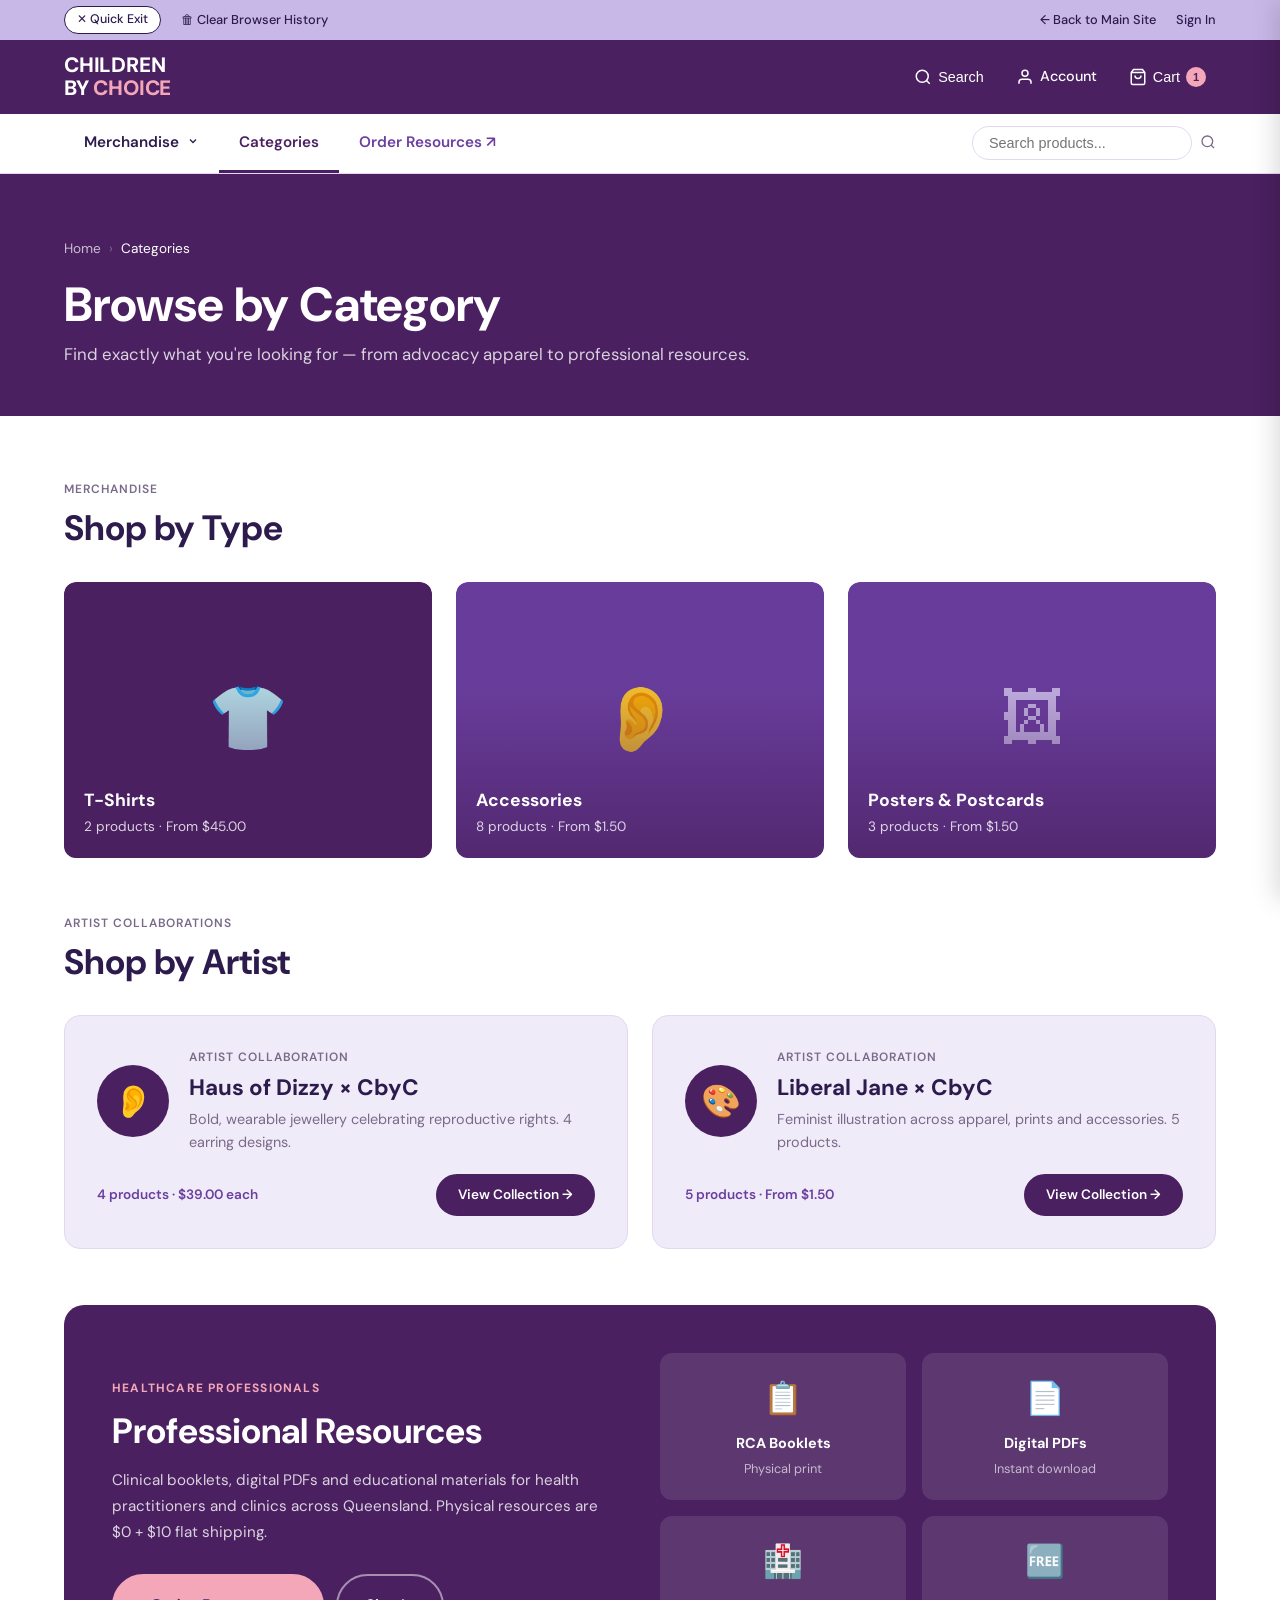
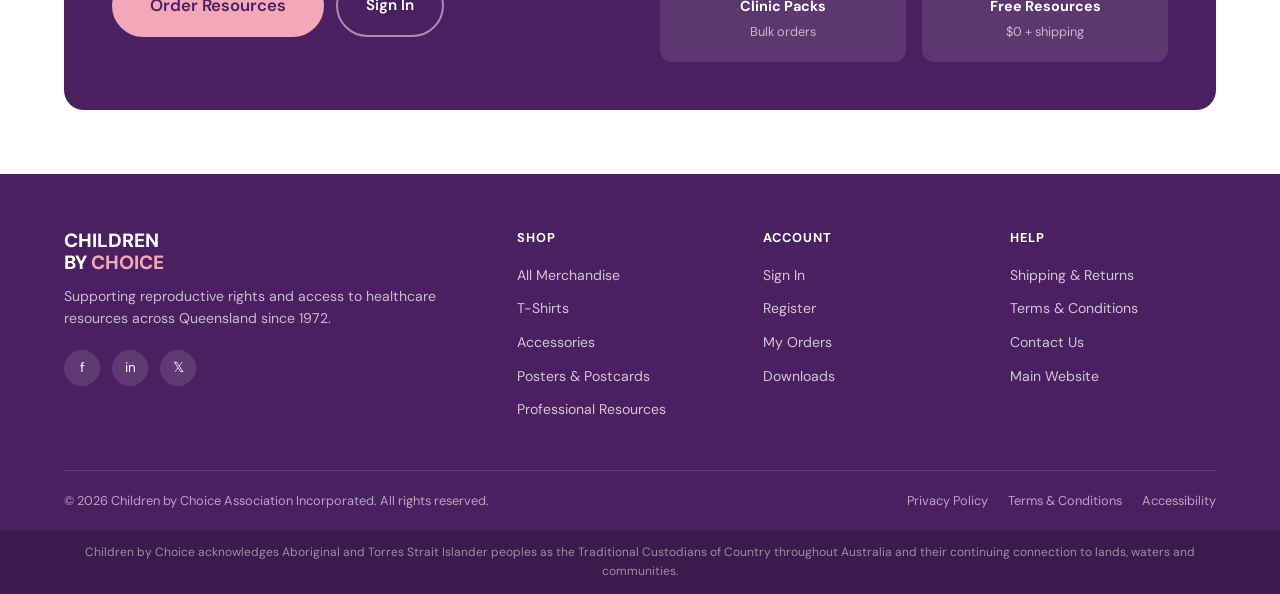
==== categories.html @ b88d622a "feat: initial CbyC WooCommerce mockup — all pages Includes: - index.html        Homepage with single" ====
<!DOCTYPE html>
<html lang="en">
<head>
  <meta charset="UTF-8">
  <meta name="viewport" content="width=device-width, initial-scale=1.0">
  <title>Categories — Children by Choice Shop</title>
  <link rel="preconnect" href="https://fonts.googleapis.com">
  <link href="https://fonts.googleapis.com/css2?family=DM+Sans:wght@400;500;600;700;800&display=swap" rel="stylesheet">
  <link rel="stylesheet" href="style.css">
</head>
<body>

<div id="site-header"></div>
<div id="cart-components"></div>

<!-- Page Hero -->
<div class="page-hero">
  <div class="container">
    <div class="breadcrumb" style="color:rgba(255,255,255,0.6);">
      <a href="index.html" style="color:rgba(255,255,255,0.7);">Home</a>
      <span>›</span>
      <span style="color:#fff;">Categories</span>
    </div>
    <h1>Browse by Category</h1>
    <p>Find exactly what you're looking for — from advocacy apparel to professional resources.</p>
  </div>
</div>

<section class="section">
  <div class="container">

    <!-- Merchandise Categories -->
    <div class="section-header">
      <div>
        <div class="label-sm mb-8">Merchandise</div>
        <h2>Shop by Type</h2>
      </div>
    </div>

    <div style="display:grid;grid-template-columns:repeat(3,1fr);gap:24px;margin-bottom:56px;">

      <!-- T-Shirts -->
      <a href="shop.html?cat=tshirts" class="category-card" style="aspect-ratio:4/3;border-radius:12px;overflow:hidden;position:relative;display:block;cursor:pointer;">
        <div class="img-placeholder" style="width:100%;height:100%;background:var(--purple-dark);border-radius:12px;font-size:4rem;display:flex;align-items:center;justify-content:center;">👕</div>
        <div class="category-card-overlay">
          <div>
            <div class="category-card-label">T-Shirts</div>
            <div class="category-card-count">2 products · From $45.00</div>
          </div>
        </div>
      </a>

      <!-- Accessories -->
      <a href="shop.html?cat=accessories" class="category-card" style="aspect-ratio:4/3;border-radius:12px;overflow:hidden;position:relative;display:block;cursor:pointer;">
        <div class="img-placeholder" style="width:100%;height:100%;background:var(--purple-mid);border-radius:12px;font-size:4rem;display:flex;align-items:center;justify-content:center;">👂</div>
        <div class="category-card-overlay">
          <div>
            <div class="category-card-label">Accessories</div>
            <div class="category-card-count">8 products · From $1.50</div>
          </div>
        </div>
      </a>

      <!-- Posters & Postcards -->
      <a href="shop.html?cat=posters" class="category-card" style="aspect-ratio:4/3;border-radius:12px;overflow:hidden;position:relative;display:block;cursor:pointer;">
        <div class="img-placeholder" style="width:100%;height:100%;background:#6B3FA0;border-radius:12px;font-size:4rem;display:flex;align-items:center;justify-content:center;">🖼</div>
        <div class="category-card-overlay">
          <div>
            <div class="category-card-label">Posters & Postcards</div>
            <div class="category-card-count">3 products · From $1.50</div>
          </div>
        </div>
      </a>

    </div>

    <!-- Artist Collaborations -->
    <div class="section-header">
      <div>
        <div class="label-sm mb-8">Artist Collaborations</div>
        <h2>Shop by Artist</h2>
      </div>
    </div>

    <div style="display:grid;grid-template-columns:repeat(2,1fr);gap:24px;margin-bottom:56px;">

      <!-- Haus of Dizzy -->
      <a href="shop.html?artist=hausofdizzy" style="display:block;background:var(--purple-bg);border-radius:16px;padding:32px;text-decoration:none;transition:box-shadow 0.2s;border:1px solid var(--border);" onmouseover="this.style.boxShadow='0 6px 24px rgba(74,32,96,0.15)'" onmouseout="this.style.boxShadow='none'">
        <div style="display:flex;align-items:center;gap:20px;">
          <div style="width:72px;height:72px;border-radius:50%;background:var(--purple-dark);display:flex;align-items:center;justify-content:center;font-size:2rem;flex-shrink:0;">👂</div>
          <div>
            <div class="label-sm mb-8">Artist Collaboration</div>
            <h3 style="margin-bottom:6px;">Haus of Dizzy × CbyC</h3>
            <p style="font-size:0.9rem;color:var(--text-muted);">Bold, wearable jewellery celebrating reproductive rights. 4 earring designs.</p>
          </div>
        </div>
        <div style="margin-top:20px;display:flex;align-items:center;justify-content:space-between;">
          <span style="font-size:0.85rem;font-weight:600;color:var(--purple-mid);">4 products · $39.00 each</span>
          <span class="btn btn-primary btn-sm">View Collection →</span>
        </div>
      </a>

      <!-- Liberal Jane -->
      <a href="shop.html?artist=liberaljane" style="display:block;background:var(--purple-bg);border-radius:16px;padding:32px;text-decoration:none;transition:box-shadow 0.2s;border:1px solid var(--border);" onmouseover="this.style.boxShadow='0 6px 24px rgba(74,32,96,0.15)'" onmouseout="this.style.boxShadow='none'">
        <div style="display:flex;align-items:center;gap:20px;">
          <div style="width:72px;height:72px;border-radius:50%;background:var(--purple-dark);display:flex;align-items:center;justify-content:center;font-size:2rem;flex-shrink:0;">🎨</div>
          <div>
            <div class="label-sm mb-8">Artist Collaboration</div>
            <h3 style="margin-bottom:6px;">Liberal Jane × CbyC</h3>
            <p style="font-size:0.9rem;color:var(--text-muted);">Feminist illustration across apparel, prints and accessories. 5 products.</p>
          </div>
        </div>
        <div style="margin-top:20px;display:flex;align-items:center;justify-content:space-between;">
          <span style="font-size:0.85rem;font-weight:600;color:var(--purple-mid);">5 products · From $1.50</span>
          <span class="btn btn-primary btn-sm">View Collection →</span>
        </div>
      </a>

    </div>

    <!-- Resources Section -->
    <div style="background:var(--purple-dark);border-radius:20px;padding:48px;display:grid;grid-template-columns:1fr 1fr;gap:40px;align-items:center;">
      <div>
        <div style="font-size:0.75rem;font-weight:700;letter-spacing:0.1em;text-transform:uppercase;color:var(--pink);margin-bottom:12px;">Healthcare Professionals</div>
        <h2 style="color:#fff;margin-bottom:16px;">Professional Resources</h2>
        <p style="color:rgba(255,255,255,0.8);font-size:0.95rem;line-height:1.7;">Clinical booklets, digital PDFs and educational materials for health practitioners and clinics across Queensland. Physical resources are $0 + $10 flat shipping.</p>
        <div style="display:flex;gap:12px;margin-top:28px;">
          <a href="resources.html" class="btn btn-pink btn-lg">Order Resources</a>
          <a href="account.html" class="btn btn-outline" style="border-color:rgba(255,255,255,0.5);color:#fff;">Sign In</a>
        </div>
      </div>
      <div style="display:grid;grid-template-columns:1fr 1fr;gap:16px;">
        <div style="background:rgba(255,255,255,0.1);border-radius:12px;padding:20px;text-align:center;">
          <div style="font-size:2rem;margin-bottom:8px;">📋</div>
          <div style="color:#fff;font-weight:700;font-size:0.9rem;">RCA Booklets</div>
          <div style="color:rgba(255,255,255,0.65);font-size:0.8rem;margin-top:4px;">Physical print</div>
        </div>
        <div style="background:rgba(255,255,255,0.1);border-radius:12px;padding:20px;text-align:center;">
          <div style="font-size:2rem;margin-bottom:8px;">📄</div>
          <div style="color:#fff;font-weight:700;font-size:0.9rem;">Digital PDFs</div>
          <div style="color:rgba(255,255,255,0.65);font-size:0.8rem;margin-top:4px;">Instant download</div>
        </div>
        <div style="background:rgba(255,255,255,0.1);border-radius:12px;padding:20px;text-align:center;">
          <div style="font-size:2rem;margin-bottom:8px;">🏥</div>
          <div style="color:#fff;font-weight:700;font-size:0.9rem;">Clinic Packs</div>
          <div style="color:rgba(255,255,255,0.65);font-size:0.8rem;margin-top:4px;">Bulk orders</div>
        </div>
        <div style="background:rgba(255,255,255,0.1);border-radius:12px;padding:20px;text-align:center;">
          <div style="font-size:2rem;margin-bottom:8px;">🆓</div>
          <div style="color:#fff;font-weight:700;font-size:0.9rem;">Free Resources</div>
          <div style="color:rgba(255,255,255,0.65);font-size:0.8rem;margin-top:4px;">$0 + shipping</div>
        </div>
      </div>
    </div>

  </div>
</section>

<div id="site-footer"></div>
<script src="components.js"></script>
<script src="main.js"></script>
</body>
</html>
---- style.css ----
/* =========================================================
   Children by Choice — Shop Subdomain Design System
   Derived from main site brand assets
   ========================================================= */

/* --- Reset & Base --- */
*, *::before, *::after { box-sizing: border-box; margin: 0; padding: 0; }
html { font-size: 16px; scroll-behavior: smooth; }
body { font-family: 'DM Sans', 'Inter', sans-serif; color: #2D1B4E; background: #fff; line-height: 1.6; }
a { color: inherit; text-decoration: none; }
img { max-width: 100%; display: block; }

/* --- Brand Tokens --- */
:root {
  --purple-dark:   #4A2060;
  --purple-mid:    #6B3FA0;
  --purple-light:  #C8B8E8;
  --purple-bg:     #F0EBF8;
  --pink:          #F4A7B9;
  --pink-light:    #FDE8EE;
  --white:         #FFFFFF;
  --grey-bg:       #F9F8FC;
  --text-dark:     #2D1B4E;
  --text-body:     #4A4060;
  --text-muted:    #7A6A8A;
  --border:        #E2D9F0;
  --radius-pill:   50px;
  --radius-card:   12px;
  --shadow:        0 2px 12px rgba(74,32,96,0.08);
  --shadow-hover:  0 6px 24px rgba(74,32,96,0.15);
  --transition:    0.2s ease;
}

/* --- Typography --- */
h1, h2, h3, h4, h5 { font-weight: 700; color: var(--text-dark); line-height: 1.2; }
h1 { font-size: clamp(2rem, 4vw, 3rem); }
h2 { font-size: clamp(1.5rem, 3vw, 2.2rem); }
h3 { font-size: clamp(1.1rem, 2vw, 1.4rem); }
h4 { font-size: 1.1rem; }
p { color: var(--text-body); font-size: 1rem; }
.label-sm { font-size: 0.75rem; font-weight: 600; letter-spacing: 0.08em; text-transform: uppercase; color: var(--text-muted); }

/* --- Utility --- */
.container { max-width: 1200px; margin: 0 auto; padding: 0 24px; }
.container-wide { max-width: 1400px; margin: 0 auto; padding: 0 24px; }
.section { padding: 64px 0; }
.section-sm { padding: 40px 0; }
.text-center { text-align: center; }
.text-purple { color: var(--purple-dark); }
.bg-purple-dark { background: var(--purple-dark); }
.bg-purple-light { background: var(--purple-bg); }
.bg-pink-light { background: var(--pink-light); }
.bg-grey { background: var(--grey-bg); }
.flex { display: flex; }
.flex-center { display: flex; align-items: center; justify-content: center; }
.gap-8 { gap: 8px; }
.gap-16 { gap: 16px; }
.gap-24 { gap: 24px; }
.gap-32 { gap: 32px; }
.mt-8 { margin-top: 8px; }
.mt-16 { margin-top: 16px; }
.mt-24 { margin-top: 24px; }
.mt-32 { margin-top: 32px; }
.mb-8 { margin-bottom: 8px; }
.mb-16 { margin-bottom: 16px; }
.mb-24 { margin-bottom: 24px; }
.mb-32 { margin-bottom: 32px; }

/* --- Buttons --- */
.btn {
  display: inline-flex; align-items: center; justify-content: center; gap: 8px;
  padding: 12px 28px; border-radius: var(--radius-pill); font-size: 0.95rem;
  font-weight: 600; cursor: pointer; border: 2px solid transparent;
  transition: all var(--transition); white-space: nowrap;
}
.btn-primary { background: var(--purple-dark); color: #fff; border-color: var(--purple-dark); }
.btn-primary:hover { background: var(--purple-mid); border-color: var(--purple-mid); }
.btn-outline { background: transparent; color: var(--purple-dark); border-color: var(--purple-dark); }
.btn-outline:hover { background: var(--purple-dark); color: #fff; }
.btn-pink { background: var(--pink); color: var(--purple-dark); border-color: var(--pink); }
.btn-pink:hover { background: #f090a8; border-color: #f090a8; }
.btn-white { background: #fff; color: var(--purple-dark); border-color: #fff; }
.btn-white:hover { background: var(--purple-bg); }
.btn-sm { padding: 8px 20px; font-size: 0.85rem; }
.btn-lg { padding: 16px 36px; font-size: 1.05rem; }
.btn-full { width: 100%; }

/* --- Utility Bar --- */
.utility-bar {
  background: var(--purple-light);
  padding: 6px 0;
  font-size: 0.8rem;
}
.utility-bar .container { display: flex; justify-content: space-between; align-items: center; }
.utility-bar a { color: var(--text-dark); font-weight: 500; display: inline-flex; align-items: center; gap: 6px; }
.utility-bar a:hover { text-decoration: underline; }
.utility-left, .utility-right { display: flex; gap: 20px; align-items: center; }
.quick-exit {
  background: #fff; border: 1px solid var(--text-dark); border-radius: 20px;
  padding: 3px 12px; font-weight: 600; font-size: 0.78rem;
  display: inline-flex; align-items: center; gap: 5px;
}

/* --- Main Header --- */
.site-header { background: var(--purple-dark); padding: 14px 0; }
.site-header .container { display: flex; align-items: center; justify-content: space-between; gap: 16px; }
.site-logo { display: flex; flex-direction: column; }
.site-logo .logo-text { font-size: 1.3rem; font-weight: 800; color: #fff; line-height: 1.1; letter-spacing: -0.01em; }
.site-logo .logo-text span { color: var(--pink); }
.header-actions { display: flex; align-items: center; gap: 12px; }
.header-icon-btn {
  background: none; border: none; cursor: pointer; color: #fff;
  display: flex; align-items: center; gap: 6px; font-size: 0.9rem; font-weight: 500;
  padding: 6px 10px; border-radius: 8px; transition: background var(--transition);
}
.header-icon-btn:hover { background: rgba(255,255,255,0.12); }
.cart-count {
  background: var(--pink); color: var(--purple-dark); border-radius: 50%;
  width: 20px; height: 20px; font-size: 0.7rem; font-weight: 700;
  display: inline-flex; align-items: center; justify-content: center;
}

/* --- Shop Navigation --- */
.shop-nav { background: #fff; border-bottom: 1px solid var(--border); padding: 0; }
.shop-nav .container { display: flex; align-items: center; justify-content: space-between; }
.shop-nav-links { display: flex; gap: 0; }
.shop-nav-links a {
  padding: 16px 20px; font-size: 0.95rem; font-weight: 600; color: var(--text-dark);
  border-bottom: 3px solid transparent; transition: all var(--transition); display: block;
}
.shop-nav-links a:hover, .shop-nav-links a.active { color: var(--purple-dark); border-bottom-color: var(--purple-dark); }
.shop-nav-links a.resources-link { color: var(--purple-mid); }
/* --- Nav Dropdown --- */
.nav-dropdown { position: relative; display: inline-flex; }
.nav-dropdown-trigger {
  padding: 16px 20px; font-size: 0.95rem; font-weight: 600; color: var(--text-dark);
  border-bottom: 3px solid transparent; transition: all var(--transition);
  display: flex; align-items: center; cursor: pointer; user-select: none;
}
.nav-dropdown-trigger:hover,
.nav-dropdown.open .nav-dropdown-trigger { color: var(--purple-dark); border-bottom-color: var(--purple-dark); }
.nav-dropdown-menu {
  position: absolute; top: calc(100% + 1px); left: 0;
  background: #fff; border: 1px solid var(--border); border-radius: 10px;
  box-shadow: 0 8px 24px rgba(74,32,96,0.12); min-width: 220px;
  padding: 8px 0; z-index: 200;
  opacity: 0; pointer-events: none; transform: translateY(-6px);
  transition: opacity 0.18s ease, transform 0.18s ease;
}
.nav-dropdown.open .nav-dropdown-menu { opacity: 1; pointer-events: all; transform: translateY(0); }
.nav-dropdown-item {
  display: block; padding: 10px 18px; font-size: 0.9rem; font-weight: 500;
  color: var(--text-dark); transition: background var(--transition), color var(--transition);
}
.nav-dropdown-item:hover { background: var(--purple-bg); color: var(--purple-dark); }
.nav-dropdown-item-all { font-weight: 700; color: var(--purple-mid); }
.nav-dropdown-item-all:hover { color: var(--purple-dark); }
.nav-dropdown-divider { height: 1px; background: var(--border); margin: 6px 0; }

.shop-search { display: flex; align-items: center; gap: 8px; }
.shop-search input {
  border: 1px solid var(--border); border-radius: var(--radius-pill);
  padding: 8px 16px; font-size: 0.9rem; width: 220px; outline: none;
  transition: border-color var(--transition);
}
.shop-search input:focus { border-color: var(--purple-mid); }
.shop-search button { background: none; border: none; cursor: pointer; color: var(--text-muted); }

/* --- Footer --- */
.site-footer { background: var(--purple-dark); color: rgba(255,255,255,0.85); padding: 56px 0 0; }
.footer-grid { display: grid; grid-template-columns: 2fr 1fr 1fr 1fr; gap: 40px; padding-bottom: 40px; }
.footer-logo .logo-text { font-size: 1.2rem; font-weight: 800; color: #fff; line-height: 1.1; }
.footer-logo .logo-text span { color: var(--pink); }
.footer-logo p { margin-top: 12px; font-size: 0.88rem; color: rgba(255,255,255,0.7); line-height: 1.6; }
.footer-col h5 { color: #fff; font-size: 0.8rem; letter-spacing: 0.08em; text-transform: uppercase; margin-bottom: 16px; }
.footer-col ul { list-style: none; }
.footer-col ul li { margin-bottom: 8px; }
.footer-col ul li a { font-size: 0.88rem; color: rgba(255,255,255,0.75); transition: color var(--transition); }
.footer-col ul li a:hover { color: #fff; }
.footer-social { display: flex; gap: 12px; margin-top: 20px; }
.footer-social a {
  width: 36px; height: 36px; border-radius: 50%; background: rgba(255,255,255,0.12);
  display: flex; align-items: center; justify-content: center; font-size: 0.85rem;
  color: #fff; transition: background var(--transition);
}
.footer-social a:hover { background: rgba(255,255,255,0.25); }
.footer-bottom {
  border-top: 1px solid rgba(255,255,255,0.12); padding: 20px 0;
  display: flex; justify-content: space-between; align-items: center; flex-wrap: wrap; gap: 12px;
}
.footer-bottom p, .footer-bottom a { font-size: 0.8rem; color: rgba(255,255,255,0.6); }
.footer-bottom a:hover { color: #fff; }
.footer-links { display: flex; gap: 20px; }
.footer-acknowledgement {
  background: rgba(0,0,0,0.2); padding: 12px 0; font-size: 0.75rem;
  color: rgba(255,255,255,0.5); text-align: center;
}

/* --- Product Card --- */
.product-card {
  background: #fff; border-radius: var(--radius-card); overflow: hidden;
  box-shadow: var(--shadow); transition: box-shadow var(--transition), transform var(--transition);
  display: flex; flex-direction: column;
}
.product-card:hover { box-shadow: var(--shadow-hover); transform: translateY(-2px); }
.product-card-img { position: relative; overflow: hidden; aspect-ratio: 1; background: var(--purple-bg); }
.product-card-img img { width: 100%; height: 100%; object-fit: cover; transition: transform 0.3s ease; }
.product-card:hover .product-card-img img { transform: scale(1.04); }
.product-badge {
  position: absolute; top: 12px; left: 12px;
  background: var(--pink); color: var(--purple-dark);
  padding: 3px 10px; border-radius: var(--radius-pill); font-size: 0.72rem; font-weight: 700;
}
.product-badge.sale { background: var(--purple-dark); color: #fff; }
.product-card-body { padding: 16px; flex: 1; display: flex; flex-direction: column; }
.product-brand { font-size: 0.75rem; font-weight: 600; color: var(--purple-mid); text-transform: uppercase; letter-spacing: 0.06em; margin-bottom: 4px; }
.product-title { font-size: 0.95rem; font-weight: 700; color: var(--text-dark); margin-bottom: 8px; line-height: 1.3; }
.product-price { display: flex; align-items: center; gap: 8px; margin-top: auto; }
.price-current { font-size: 1.05rem; font-weight: 700; color: var(--purple-dark); }
.price-original { font-size: 0.88rem; color: var(--text-muted); text-decoration: line-through; }
.price-free { font-size: 1rem; font-weight: 700; color: #2a9d5c; }
.product-card-footer { padding: 0 16px 16px; }
.product-card-footer .btn { width: 100%; }

/* --- Grid Layouts --- */
.product-grid { display: grid; gap: 24px; }
.product-grid-4 { grid-template-columns: repeat(4, 1fr); }
.product-grid-3 { grid-template-columns: repeat(3, 1fr); }

/* --- Category Card --- */
.category-card {
  border-radius: var(--radius-card); overflow: hidden; position: relative;
  aspect-ratio: 4/3; cursor: pointer; display: block;
}
.category-card img { width: 100%; height: 100%; object-fit: cover; transition: transform 0.3s ease; }
.category-card:hover img { transform: scale(1.05); }
.category-card-overlay {
  position: absolute; inset: 0;
  background: linear-gradient(to top, rgba(74,32,96,0.75) 0%, rgba(74,32,96,0.1) 60%);
  display: flex; align-items: flex-end; padding: 20px;
}
.category-card-label { color: #fff; font-size: 1.1rem; font-weight: 700; }
.category-card-count { color: rgba(255,255,255,0.8); font-size: 0.85rem; margin-top: 2px; }

/* --- Breadcrumb --- */
.breadcrumb { display: flex; align-items: center; gap: 8px; font-size: 0.85rem; color: var(--text-muted); padding: 16px 0; }
.breadcrumb a { color: var(--purple-mid); }
.breadcrumb a:hover { text-decoration: underline; }
.breadcrumb span { color: var(--text-muted); }

/* --- Filter Sidebar --- */
.catalog-layout { display: grid; grid-template-columns: 260px 1fr; gap: 32px; align-items: start; }
.filter-sidebar { background: #fff; border-radius: var(--radius-card); border: 1px solid var(--border); padding: 24px; position: sticky; top: 80px; }
.filter-sidebar h3 { font-size: 1rem; margin-bottom: 20px; }
.filter-group { margin-bottom: 24px; border-bottom: 1px solid var(--border); padding-bottom: 20px; }
.filter-group:last-child { border-bottom: none; margin-bottom: 0; padding-bottom: 0; }
.filter-group-title { font-size: 0.85rem; font-weight: 700; text-transform: uppercase; letter-spacing: 0.06em; color: var(--text-dark); margin-bottom: 12px; }
.filter-option { display: flex; align-items: center; gap: 10px; margin-bottom: 8px; cursor: pointer; }
.filter-option input[type="checkbox"] { accent-color: var(--purple-dark); width: 16px; height: 16px; cursor: pointer; }
.filter-option label { font-size: 0.9rem; color: var(--text-body); cursor: pointer; }
.filter-option .count { margin-left: auto; font-size: 0.78rem; color: var(--text-muted); }
.price-range { display: flex; gap: 8px; align-items: center; }
.price-range input { border: 1px solid var(--border); border-radius: 8px; padding: 6px 10px; width: 80px; font-size: 0.85rem; }
.filter-clear { font-size: 0.82rem; color: var(--purple-mid); cursor: pointer; text-decoration: underline; margin-top: 16px; display: block; }

/* --- Catalog Toolbar --- */
.catalog-toolbar { display: flex; align-items: center; justify-content: space-between; margin-bottom: 24px; }
.catalog-count { font-size: 0.9rem; color: var(--text-muted); }
.sort-select { border: 1px solid var(--border); border-radius: 8px; padding: 8px 12px; font-size: 0.9rem; color: var(--text-dark); background: #fff; cursor: pointer; }

/* --- Cart Drawer --- */
.cart-overlay {
  position: fixed; inset: 0; background: rgba(0,0,0,0.4); z-index: 900;
  opacity: 0; pointer-events: none; transition: opacity var(--transition);
}
.cart-overlay.open { opacity: 1; pointer-events: all; }
.cart-drawer {
  position: fixed; top: 0; right: -420px; width: 420px; max-width: 100vw;
  height: 100vh; background: #fff; z-index: 901; box-shadow: -4px 0 24px rgba(0,0,0,0.15);
  transition: right 0.3s ease; display: flex; flex-direction: column;
}
.cart-drawer.open { right: 0; }
.cart-drawer-header {
  padding: 20px 24px; border-bottom: 1px solid var(--border);
  display: flex; align-items: center; justify-content: space-between;
}
.cart-drawer-header h3 { font-size: 1.1rem; }
.cart-close { background: none; border: none; cursor: pointer; font-size: 1.4rem; color: var(--text-muted); line-height: 1; }
.cart-items { flex: 1; overflow-y: auto; padding: 20px 24px; }
.cart-item { display: flex; gap: 16px; padding: 16px 0; border-bottom: 1px solid var(--border); }
.cart-item:last-child { border-bottom: none; }
.cart-item-img { width: 72px; height: 72px; border-radius: 8px; background: var(--purple-bg); overflow: hidden; flex-shrink: 0; }
.cart-item-img img { width: 100%; height: 100%; object-fit: cover; }
.cart-item-details { flex: 1; }
.cart-item-title { font-size: 0.9rem; font-weight: 600; margin-bottom: 4px; }
.cart-item-variant { font-size: 0.8rem; color: var(--text-muted); margin-bottom: 8px; }
.cart-item-qty { display: flex; align-items: center; gap: 8px; }
.qty-btn { background: var(--purple-bg); border: none; border-radius: 50%; width: 26px; height: 26px; cursor: pointer; font-size: 1rem; font-weight: 600; color: var(--purple-dark); display: flex; align-items: center; justify-content: center; }
.qty-input { width: 36px; text-align: center; border: 1px solid var(--border); border-radius: 6px; padding: 2px; font-size: 0.9rem; }
.cart-item-price { font-size: 0.95rem; font-weight: 700; color: var(--purple-dark); white-space: nowrap; }
.cart-item-remove { background: none; border: none; cursor: pointer; color: var(--text-muted); font-size: 1rem; }
.cart-footer { padding: 20px 24px; border-top: 1px solid var(--border); }
.cart-shipping-notice {
  background: var(--pink-light); border: 1px solid var(--pink);
  border-radius: 8px; padding: 10px 14px; margin-bottom: 16px;
  font-size: 0.82rem; color: var(--purple-dark); display: flex; gap: 8px; align-items: flex-start;
}
.cart-totals { margin-bottom: 16px; }
.cart-total-row { display: flex; justify-content: space-between; font-size: 0.9rem; padding: 4px 0; }
.cart-total-row.grand { font-weight: 700; font-size: 1.05rem; border-top: 1px solid var(--border); padding-top: 10px; margin-top: 6px; }
.cart-empty { text-align: center; padding: 48px 24px; }
.cart-empty-icon { font-size: 3rem; margin-bottom: 16px; }
.cart-empty h4 { margin-bottom: 8px; }
.cart-empty p { font-size: 0.9rem; color: var(--text-muted); margin-bottom: 24px; }
.cart-empty-actions { display: flex; flex-direction: column; gap: 10px; }

/* --- Page Hero --- */
.page-hero { background: var(--purple-dark); color: #fff; padding: 48px 0; }
.page-hero h1 { color: #fff; margin-bottom: 8px; }
.page-hero p { color: rgba(255,255,255,0.8); font-size: 1.05rem; }

/* --- Checkout --- */
.checkout-grid { display: grid; grid-template-columns: 1fr 400px; gap: 40px; align-items: start; }
.checkout-form-section { background: #fff; border-radius: var(--radius-card); border: 1px solid var(--border); padding: 28px; margin-bottom: 24px; }
.checkout-form-section h3 { font-size: 1rem; margin-bottom: 20px; padding-bottom: 12px; border-bottom: 1px solid var(--border); }
.form-row { display: grid; grid-template-columns: 1fr 1fr; gap: 16px; }
.form-group { margin-bottom: 16px; }
.form-group label { display: block; font-size: 0.85rem; font-weight: 600; color: var(--text-dark); margin-bottom: 6px; }
.form-group input, .form-group select, .form-group textarea {
  width: 100%; border: 1px solid var(--border); border-radius: 8px;
  padding: 10px 14px; font-size: 0.95rem; color: var(--text-dark);
  outline: none; transition: border-color var(--transition); background: #fff;
}
.form-group input:focus, .form-group select:focus { border-color: var(--purple-mid); box-shadow: 0 0 0 3px rgba(107,63,160,0.1); }
.form-required { color: #e53e3e; }
.order-summary-card { background: #fff; border-radius: var(--radius-card); border: 1px solid var(--border); padding: 24px; position: sticky; top: 80px; }
.order-summary-card h3 { font-size: 1rem; margin-bottom: 20px; padding-bottom: 12px; border-bottom: 1px solid var(--border); }
.order-line { display: flex; gap: 12px; margin-bottom: 16px; }
.order-line-img { width: 56px; height: 56px; border-radius: 8px; background: var(--purple-bg); overflow: hidden; flex-shrink: 0; }
.order-line-img img { width: 100%; height: 100%; object-fit: cover; }
.order-line-details { flex: 1; }
.order-line-title { font-size: 0.88rem; font-weight: 600; }
.order-line-variant { font-size: 0.78rem; color: var(--text-muted); }
.order-line-price { font-size: 0.9rem; font-weight: 700; white-space: nowrap; }
.order-totals { border-top: 1px solid var(--border); padding-top: 16px; margin-top: 8px; }
.order-total-row { display: flex; justify-content: space-between; font-size: 0.9rem; padding: 5px 0; }
.order-total-row.grand { font-weight: 700; font-size: 1.1rem; border-top: 1px solid var(--border); padding-top: 12px; margin-top: 6px; }
.shipping-notice-box {
  background: var(--pink-light); border: 1px solid var(--pink);
  border-radius: 8px; padding: 12px 14px; margin: 12px 0;
  font-size: 0.82rem; color: var(--purple-dark);
}
.payment-icons { display: flex; gap: 8px; margin-top: 12px; }
.payment-icon { background: var(--grey-bg); border: 1px solid var(--border); border-radius: 6px; padding: 4px 10px; font-size: 0.75rem; font-weight: 600; color: var(--text-muted); }

/* --- Product Detail --- */
.product-detail-grid { display: grid; grid-template-columns: 1fr 1fr; gap: 48px; align-items: start; }
.product-gallery { position: sticky; top: 80px; }
.product-main-img { border-radius: var(--radius-card); overflow: hidden; background: var(--purple-bg); aspect-ratio: 1; margin-bottom: 12px; }
.product-main-img img { width: 100%; height: 100%; object-fit: cover; }
.product-thumbs { display: flex; gap: 10px; }
.product-thumb { width: 72px; height: 72px; border-radius: 8px; overflow: hidden; cursor: pointer; border: 2px solid transparent; transition: border-color var(--transition); background: var(--purple-bg); }
.product-thumb.active, .product-thumb:hover { border-color: var(--purple-dark); }
.product-thumb img { width: 100%; height: 100%; object-fit: cover; }
.product-detail-info {}
.product-detail-brand { font-size: 0.8rem; font-weight: 600; color: var(--purple-mid); text-transform: uppercase; letter-spacing: 0.06em; margin-bottom: 8px; }
.product-detail-title { font-size: clamp(1.4rem, 2.5vw, 1.9rem); margin-bottom: 12px; }
.product-detail-price { display: flex; align-items: baseline; gap: 12px; margin-bottom: 20px; }
.product-detail-price .price-current { font-size: 1.6rem; }
.product-detail-price .price-original { font-size: 1rem; }
.product-rating { display: flex; align-items: center; gap: 8px; margin-bottom: 16px; }
.stars { color: #f5a623; font-size: 0.9rem; }
.rating-count { font-size: 0.85rem; color: var(--text-muted); }
.product-desc { font-size: 0.95rem; color: var(--text-body); line-height: 1.7; margin-bottom: 24px; }
.variant-section { margin-bottom: 20px; }
.variant-label { font-size: 0.85rem; font-weight: 700; margin-bottom: 10px; display: flex; align-items: center; gap: 8px; }
.variant-label span { font-weight: 400; color: var(--text-muted); }
.colour-swatches { display: flex; gap: 10px; }
.swatch {
  width: 36px; height: 36px; border-radius: 50%; cursor: pointer;
  border: 3px solid transparent; transition: border-color var(--transition);
  position: relative;
}
.swatch.active, .swatch:hover { border-color: var(--purple-dark); }
.swatch-black { background: #1a1a1a; }
.swatch-white { background: #f5f5f5; border: 1px solid #ddd; }
.size-buttons { display: flex; flex-wrap: wrap; gap: 8px; }
.size-btn {
  padding: 7px 14px; border: 1.5px solid var(--border); border-radius: 8px;
  font-size: 0.85rem; font-weight: 600; cursor: pointer; background: #fff;
  color: var(--text-dark); transition: all var(--transition);
}
.size-btn:hover, .size-btn.active { border-color: var(--purple-dark); background: var(--purple-dark); color: #fff; }
.size-btn.out-of-stock { opacity: 0.4; cursor: not-allowed; text-decoration: line-through; }
.stock-status { font-size: 0.85rem; margin-bottom: 20px; }
.in-stock { color: #2a9d5c; font-weight: 600; }
.low-stock { color: #e07b39; font-weight: 600; }
.out-of-stock-text { color: #e53e3e; font-weight: 600; }
.add-to-cart-row { display: flex; gap: 12px; align-items: center; margin-bottom: 20px; }
.qty-selector { display: flex; align-items: center; border: 1.5px solid var(--border); border-radius: var(--radius-pill); overflow: hidden; }
.qty-selector button { background: none; border: none; padding: 10px 14px; cursor: pointer; font-size: 1.1rem; color: var(--text-dark); }
.qty-selector span { padding: 0 8px; font-weight: 600; min-width: 30px; text-align: center; }
.product-meta { font-size: 0.85rem; color: var(--text-muted); margin-top: 20px; }
.product-meta span { color: var(--text-dark); font-weight: 600; }
.product-tabs { margin-top: 40px; border-top: 1px solid var(--border); }
.tab-buttons { display: flex; gap: 0; border-bottom: 1px solid var(--border); }
.tab-btn {
  padding: 14px 24px; font-size: 0.9rem; font-weight: 600; cursor: pointer;
  border: none; background: none; color: var(--text-muted);
  border-bottom: 3px solid transparent; transition: all var(--transition);
}
.tab-btn.active, .tab-btn:hover { color: var(--purple-dark); border-bottom-color: var(--purple-dark); }
.tab-content { padding: 24px 0; font-size: 0.95rem; color: var(--text-body); line-height: 1.8; display: none; }
.tab-content.active { display: block; }

/* --- Section Headings --- */
.section-header { display: flex; align-items: center; justify-content: space-between; margin-bottom: 32px; }
.section-header h2 { margin-bottom: 0; }

/* --- Hero Banner (single full-width) --- */
.hero-banner {
  position: relative; background: var(--purple-dark);
  min-height: 500px; display: flex; align-items: center; overflow: hidden;
}
.hero-banner-bg {
  position: absolute; inset: 0;
  background-image: url('https://images.unsplash.com/photo-1529156069898-49953e39b3ac?w=1400&q=80');
  background-size: cover; background-position: center 30%;
  opacity: 0.18;
}
.hero-banner-content {
  position: relative; z-index: 1;
  padding-top: 80px; padding-bottom: 80px;
  max-width: 700px;
}
.hero-banner-eyebrow {
  font-size: 0.78rem; font-weight: 700; letter-spacing: 0.1em;
  text-transform: uppercase; color: var(--pink); margin-bottom: 16px;
}
.hero-banner-title {
  color: #fff; font-size: clamp(2rem, 4.5vw, 3.2rem);
  font-weight: 800; line-height: 1.15; margin-bottom: 20px;
}
.hero-banner-sub {
  color: rgba(255,255,255,0.8); font-size: 1.05rem;
  line-height: 1.7; margin-bottom: 36px; max-width: 580px;
}
.hero-banner-ctas { display: flex; gap: 16px; flex-wrap: wrap; }
.hero-banner-ctas .btn { min-width: 220px; justify-content: center; }

/* --- Trust Bar --- */
.trust-bar { background: var(--purple-bg); padding: 20px 0; }
.trust-items { display: flex; justify-content: center; gap: 48px; }
.trust-item { display: flex; align-items: center; gap: 10px; font-size: 0.88rem; font-weight: 600; color: var(--text-dark); }
.trust-icon { font-size: 1.2rem; }

/* --- Confirmation Page --- */
.confirmation-card { background: #fff; border-radius: var(--radius-card); border: 1px solid var(--border); padding: 40px; text-align: center; max-width: 640px; margin: 0 auto 32px; }
.confirmation-icon { font-size: 3.5rem; margin-bottom: 16px; }
.confirmation-card h1 { font-size: 1.8rem; margin-bottom: 8px; }
.confirmation-card p { color: var(--text-muted); margin-bottom: 24px; }
.order-number-badge { display: inline-block; background: var(--purple-bg); color: var(--purple-dark); padding: 8px 20px; border-radius: var(--radius-pill); font-weight: 700; font-size: 1rem; margin-bottom: 24px; }

/* --- Responsive --- */
@media (max-width: 1024px) {
  .product-grid-4 { grid-template-columns: repeat(3, 1fr); }
  .catalog-layout { grid-template-columns: 220px 1fr; }
  .checkout-grid { grid-template-columns: 1fr; }
  .order-summary-card { position: static; }
  .footer-grid { grid-template-columns: 1fr 1fr; }
}
@media (max-width: 768px) {
  .product-grid-4, .product-grid-3 { grid-template-columns: repeat(2, 1fr); }
  .catalog-layout { grid-template-columns: 1fr; }
  .filter-sidebar { display: none; }
  .product-detail-grid { grid-template-columns: 1fr; }
  .product-gallery { position: static; }
  .gateway-split { grid-template-columns: 1fr; }
  .gateway-panel { min-height: 280px; padding: 32px 24px; }
  .gateway-divider { display: none; }
  .trust-items { flex-wrap: wrap; gap: 20px; }
  .shop-nav-links a { padding: 14px 12px; font-size: 0.85rem; }
  .footer-grid { grid-template-columns: 1fr; }
  .form-row { grid-template-columns: 1fr; }
}
@media (max-width: 480px) {
  .product-grid-4, .product-grid-3 { grid-template-columns: 1fr; }
  .cart-drawer { width: 100vw; }
}

/* --- Placeholder image backgrounds --- */
.img-placeholder { background: var(--purple-bg); display: flex; align-items: center; justify-content: center; color: var(--purple-light); font-size: 2rem; }
.img-placeholder-dark { background: var(--purple-dark); display: flex; align-items: center; justify-content: center; color: rgba(255,255,255,0.3); font-size: 2rem; }

/* --- Active page indicator --- */
.nav-page-active { background: var(--purple-bg); }

/* --- FAQ Accordion --- */
.faq-list { display: flex; flex-direction: column; gap: 0; }
.faq-item { border-bottom: 1px solid var(--border); }
.faq-item:first-child { border-top: 1px solid var(--border); }
.faq-trigger {
  width: 100%; background: none; border: none; cursor: pointer;
  display: flex; align-items: center; justify-content: space-between;
  padding: 20px 0; font-size: 1rem; font-weight: 600; color: var(--text-dark);
  text-align: left; gap: 16px; transition: color var(--transition);
}
.faq-trigger:hover { color: var(--purple-dark); }
.faq-trigger[aria-expanded="true"] { color: var(--purple-dark); }
.faq-icon { flex-shrink: 0; transition: transform 0.25s ease; color: var(--purple-mid); }
.faq-trigger[aria-expanded="true"] .faq-icon { transform: rotate(180deg); }
.faq-body {
  max-height: 0; overflow: hidden;
  transition: max-height 0.3s ease, padding 0.3s ease;
  padding: 0;
}
.faq-body.open { max-height: 400px; padding-bottom: 20px; }
.faq-body p { font-size: 0.95rem; color: var(--text-body); line-height: 1.8; }

/* --- Notification toast --- */
.toast {
  position: fixed; bottom: 24px; right: 24px; background: var(--purple-dark); color: #fff;
  padding: 14px 20px; border-radius: 10px; font-size: 0.9rem; font-weight: 500;
  box-shadow: 0 4px 20px rgba(0,0,0,0.2); z-index: 9999;
  transform: translateY(80px); opacity: 0; transition: all 0.3s ease;
  display: flex; align-items: center; gap: 10px;
}
.toast.show { transform: translateY(0); opacity: 1; }

/* --- In Your Words Feature Block --- */
.iyw-feature {
  background: var(--pink-light, #fce8ef);
  border-top: 5px solid var(--pink);
  border-bottom: 5px solid var(--pink);
  overflow: hidden;
}
.iyw-feature-inner {
  display: grid;
  grid-template-columns: 1fr 1fr;
  min-height: 340px;
}
.iyw-feature-img {
  position: relative;
  overflow: hidden;
  min-height: 300px;
  background: #2a1040;
}
.iyw-feature-img img {
  width: 100%;
  height: 100%;
  object-fit: cover;
  object-position: center top;
  display: block;
}
.iyw-feature-img-placeholder {
  width: 100%; height: 100%;
  background: linear-gradient(135deg, #2D1B4E 0%, #4A2060 60%, #6B3FA0 100%);
  display: flex; align-items: center; justify-content: center;
  flex-direction: column; gap: 12px;
  padding: 40px;
}
.iyw-feature-img-placeholder .poster-mock {
  background: #4A2060;
  border: 2px solid rgba(255,255,255,0.15);
  border-radius: 4px;
  width: 180px; height: 240px;
  display: flex; flex-direction: column;
  align-items: center; justify-content: flex-end;
  padding: 16px;
  box-shadow: 0 8px 32px rgba(0,0,0,0.4);
}
.iyw-feature-img-placeholder .poster-mock .poster-headline {
  font-size: 0.65rem; font-weight: 800; letter-spacing: 0.06em;
  text-transform: uppercase; color: rgba(255,255,255,0.7);
  text-align: center; margin-bottom: 6px;
}
.iyw-feature-img-placeholder .poster-mock .poster-title {
  font-size: 1.5rem; font-weight: 900; line-height: 1.1;
  color: #f0c040; text-align: center; text-transform: uppercase;
}
.iyw-feature-content {
  background: #fce8ef;
  display: flex; flex-direction: column;
  justify-content: center;
  padding: 48px 52px;
}
.iyw-eyebrow {
  font-size: 0.78rem; font-weight: 700; letter-spacing: 0.1em;
  text-transform: uppercase; color: var(--purple-dark);
  margin-bottom: 10px;
}
.iyw-feature-content h2 {
  font-size: clamp(1.8rem, 3vw, 2.6rem);
  font-weight: 800; color: var(--purple-dark);
  margin-bottom: 18px; line-height: 1.1;
}
.iyw-feature-content p {
  font-size: 0.97rem; color: var(--text-dark);
  line-height: 1.75; margin-bottom: 28px;
  max-width: 460px;
}
.iyw-pack-contents {
  display: flex; gap: 20px; flex-wrap: wrap;
  margin-bottom: 28px;
}
.iyw-pack-item {
  display: flex; align-items: center; gap: 8px;
  font-size: 0.85rem; font-weight: 600; color: var(--purple-dark);
  background: rgba(74,32,96,0.08);
  border-radius: 50px; padding: 6px 14px;
}
@media (max-width: 768px) {
  .iyw-feature-inner { grid-template-columns: 1fr; }
  .iyw-feature-img { min-height: 220px; }
  .iyw-feature-content { padding: 32px 24px; }
}
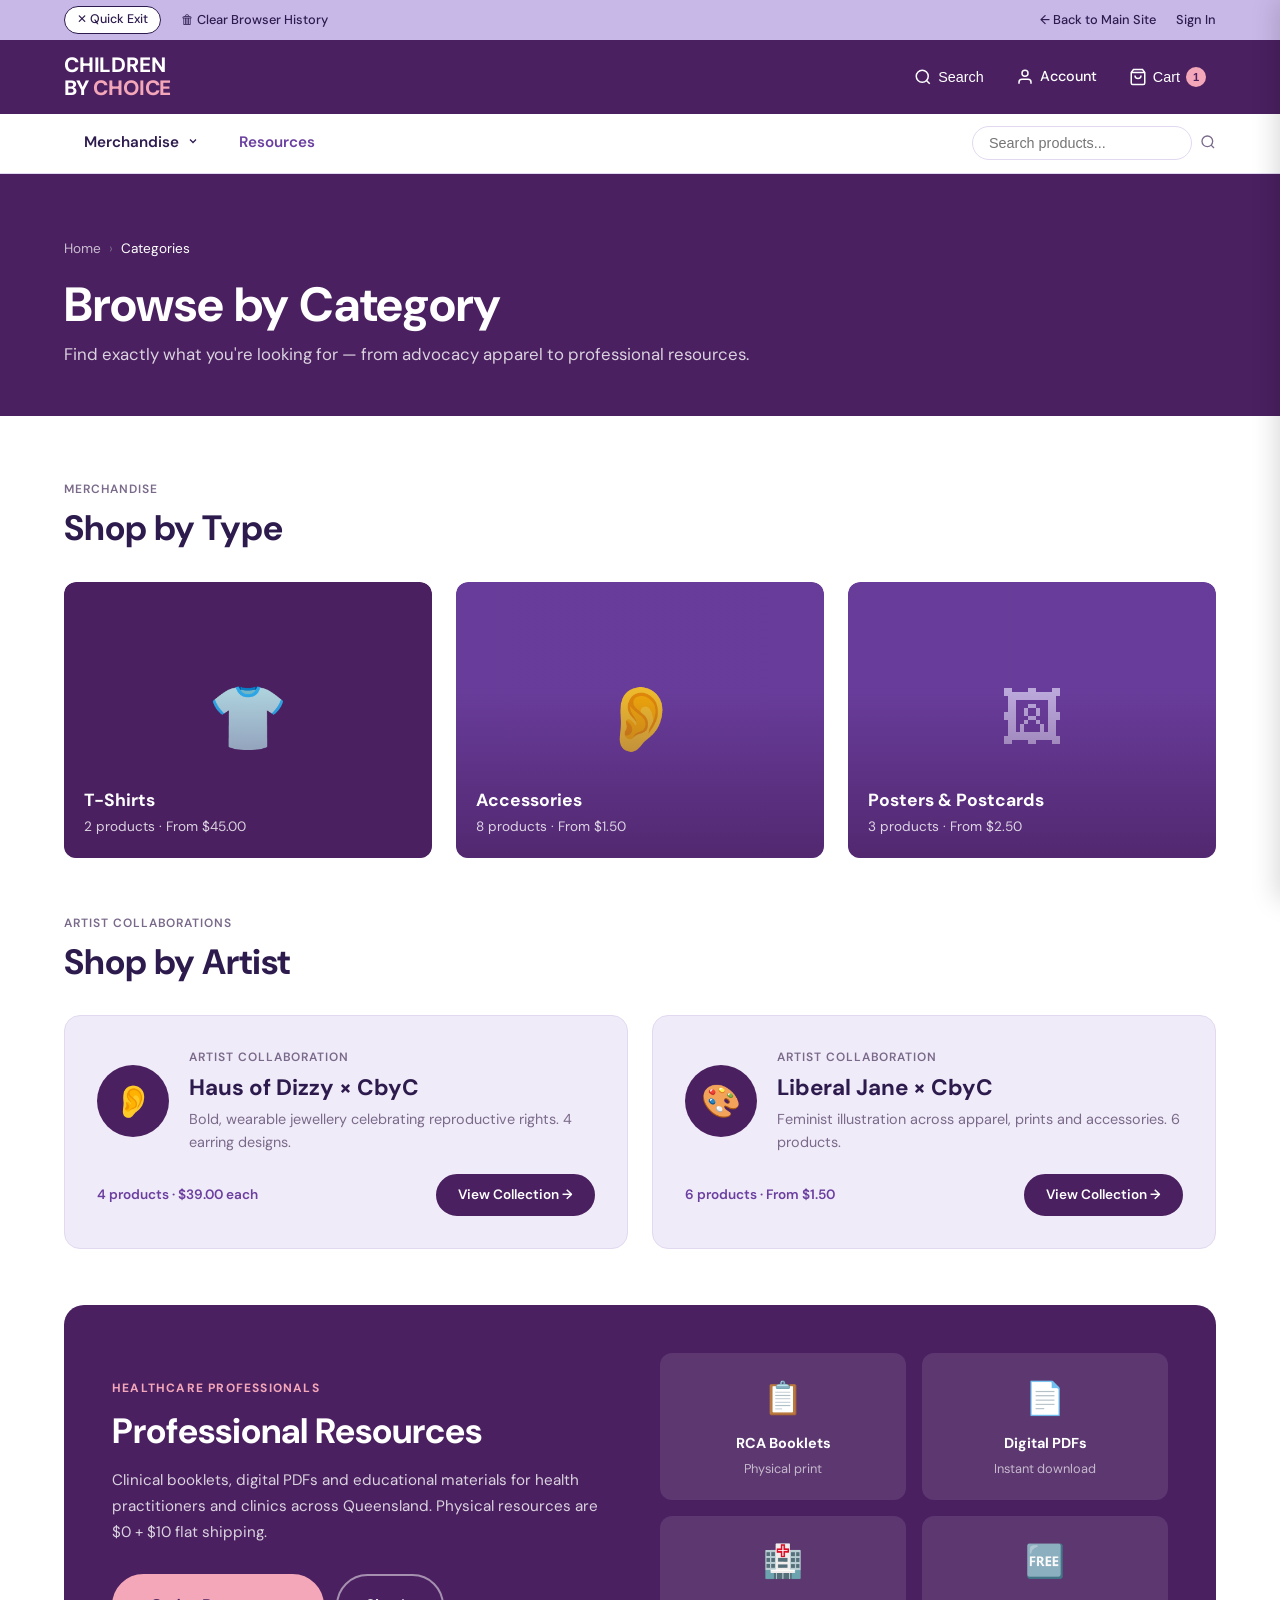
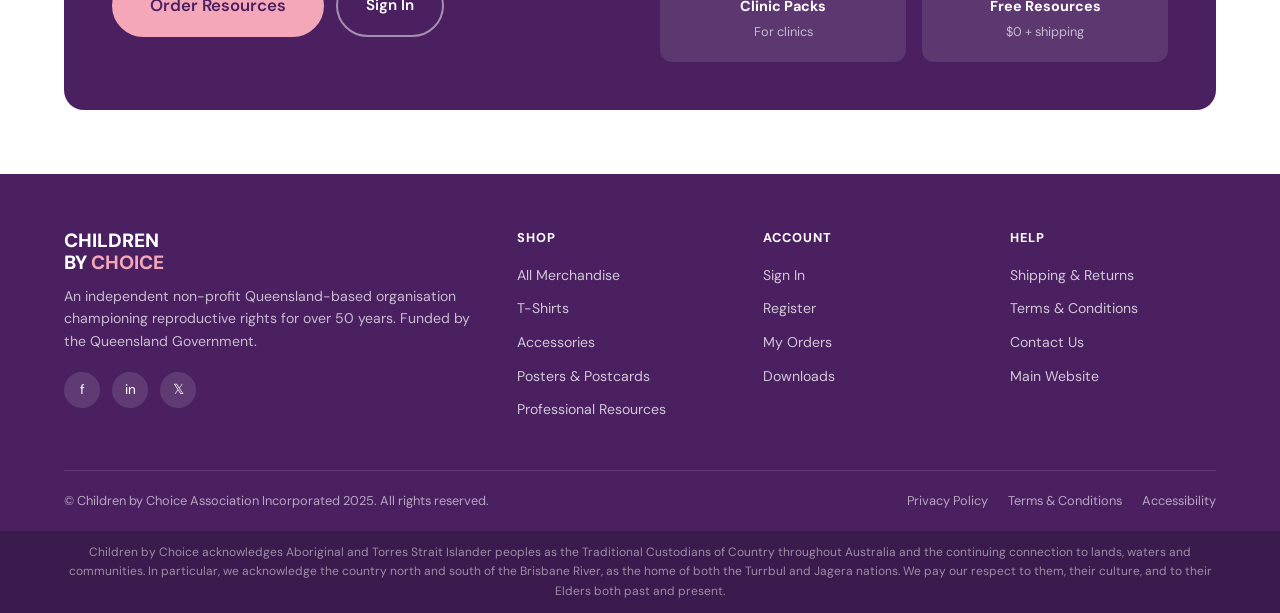
==== commit e25639a6: "fact-check: correct product copy, counts, descriptions, footer and policy claims against primary sou" ====
--- a/categories.html
+++ b/categories.html
@@ -67,7 +67,7 @@
         <div class="category-card-overlay">
           <div>
             <div class="category-card-label">Posters & Postcards</div>
-            <div class="category-card-count">3 products · From $1.50</div>
+            <div class="category-card-count">3 products · From $2.50</div>
           </div>
         </div>
       </a>
@@ -107,11 +107,11 @@
           <div>
             <div class="label-sm mb-8">Artist Collaboration</div>
             <h3 style="margin-bottom:6px;">Liberal Jane × CbyC</h3>
-            <p style="font-size:0.9rem;color:var(--text-muted);">Feminist illustration across apparel, prints and accessories. 5 products.</p>
+            <p style="font-size:0.9rem;color:var(--text-muted);">Feminist illustration across apparel, prints and accessories. 6 products.</p>
           </div>
         </div>
         <div style="margin-top:20px;display:flex;align-items:center;justify-content:space-between;">
-          <span style="font-size:0.85rem;font-weight:600;color:var(--purple-mid);">5 products · From $1.50</span>
+          <span style="font-size:0.85rem;font-weight:600;color:var(--purple-mid);">6 products · From $1.50</span>
           <span class="btn btn-primary btn-sm">View Collection →</span>
         </div>
       </a>
@@ -143,7 +143,7 @@
         <div style="background:rgba(255,255,255,0.1);border-radius:12px;padding:20px;text-align:center;">
           <div style="font-size:2rem;margin-bottom:8px;">🏥</div>
           <div style="color:#fff;font-weight:700;font-size:0.9rem;">Clinic Packs</div>
-          <div style="color:rgba(255,255,255,0.65);font-size:0.8rem;margin-top:4px;">Bulk orders</div>
+          <div style="color:rgba(255,255,255,0.65);font-size:0.8rem;margin-top:4px;">For clinics</div>
         </div>
         <div style="background:rgba(255,255,255,0.1);border-radius:12px;padding:20px;text-align:center;">
           <div style="font-size:2rem;margin-bottom:8px;">🆓</div>
